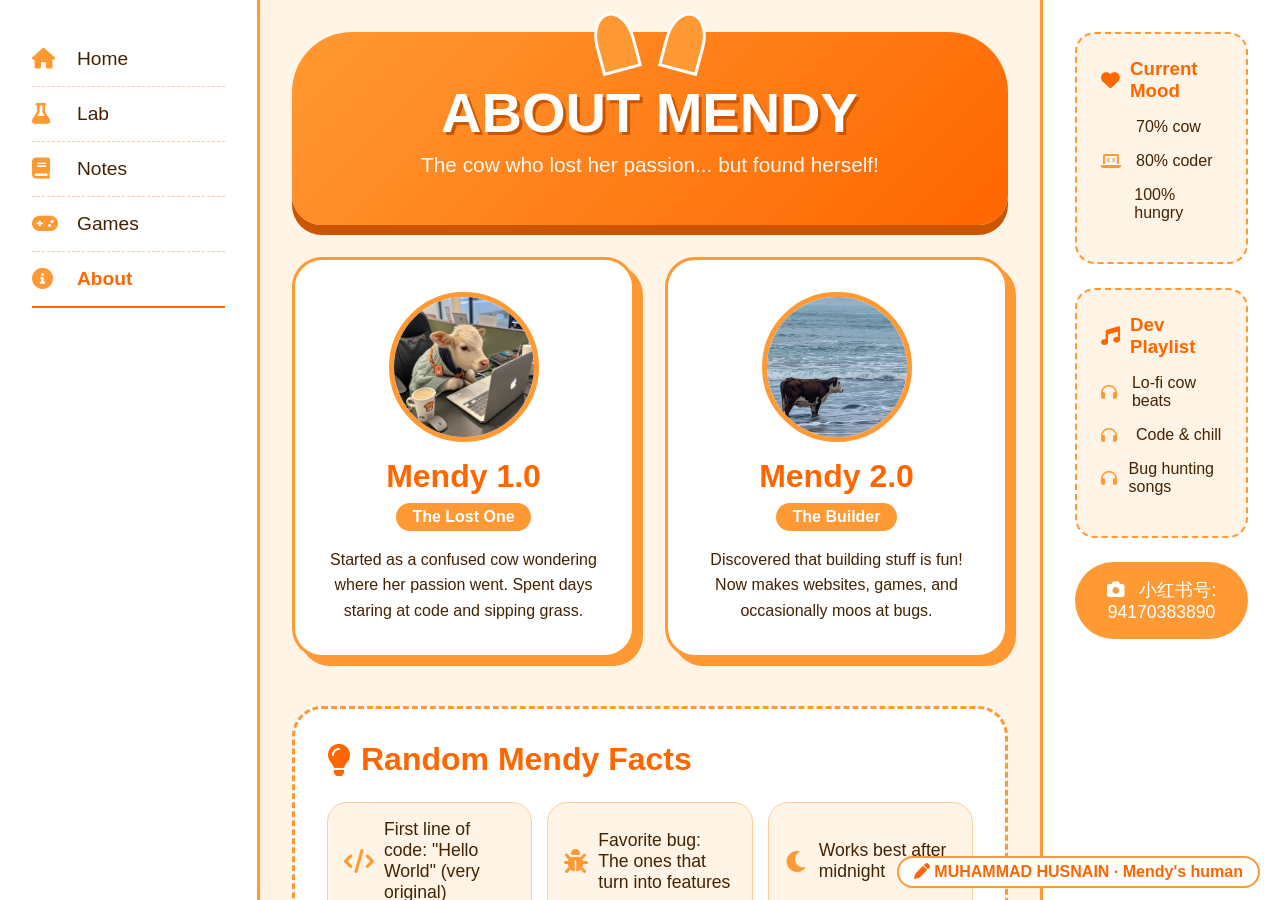
==== about.html @ 083ffbc6 "Rename about.hmtl to about.html" ====
<!DOCTYPE html>
<html lang="en">
<head>
    <meta charset="UTF-8">
    <meta name="viewport" content="width=device-width, initial-scale=1.0">
    <title>About · Mendy the Cow</title>
    <!-- Font Awesome -->
    <link rel="stylesheet" href="https://cdnjs.cloudflare.com/ajax/libs/font-awesome/6.0.0-beta3/css/all.min.css">
    <style>
        * {
            margin: 0;
            padding: 0;
            box-sizing: border-box;
        }

        body {
            font-family: 'Segoe UI', 'Comic Sans MS', cursive, sans-serif;
            background: #fff4e6;  /* Warm orange-tinted background */
            color: #442200;
            min-height: 100vh;
        }

        .main-grid {
            display: grid;
            grid-template-columns: 260px 1fr 240px;
            width: 100vw;
            min-height: 100vh;
        }

        /* Left nav - orange theme */
        .left-nav {
            padding: 2rem;
            border-right: 3px solid #ff9933;
            background: white;
            box-shadow: 2px 0 10px rgba(255, 153, 51, 0.1);
        }

        .nav-item {
            display: flex;
            align-items: center;
            gap: 15px;
            padding: 1rem 0;
            color: #442200;
            text-decoration: none;
            transition: 0.3s;
            font-size: 1.2rem;
            border-bottom: 1px dashed #ffcc99;
        }

        .nav-item i {
            color: #ff9933;
            width: 30px;
            font-size: 1.3rem;
        }

        .nav-item:hover {
            color: #ff6600;
            transform: translateX(10px) rotate(2deg);
        }

        .nav-item.active {
            color: #ff6600;
            font-weight: bold;
            border-bottom: 2px solid #ff6600;
        }

        /* Center content - About page */
        .center-stage {
            padding: 2rem;
            overflow-y: auto;
            max-height: 100vh;
        }

        /* Fun header with cow ears */
        .about-header {
            position: relative;
            background: linear-gradient(135deg, #ff9933, #ff6600);
            color: white;
            padding: 3rem 2rem;
            border-radius: 60px 60px 30px 30px;
            margin-bottom: 2rem;
            text-align: center;
            box-shadow: 0 10px 0 #cc5500;
        }

        /* Cow ears decoration */
        .cow-ears {
            position: absolute;
            top: -20px;
            left: 50%;
            transform: translateX(-50%);
            display: flex;
            gap: 30px;
        }

        .ear {
            width: 40px;
            height: 60px;
            background: #ff9933;
            border-radius: 50% 50% 0 0;
            border: 3px solid white;
        }

        .ear.left {
            transform: rotate(-15deg);
        }

        .ear.right {
            transform: rotate(15deg);
        }

        .about-header h1 {
            font-size: 3.5rem;
            margin-bottom: 0.5rem;
            text-shadow: 3px 3px 0 #cc5500;
        }

        .about-header h1 i {
            margin: 0 15px;
            animation: bounce 2s infinite;
        }

        @keyframes bounce {
            0%, 100% { transform: translateY(0); }
            50% { transform: translateY(-10px); }
        }

        .about-header p {
            font-size: 1.3rem;
            opacity: 0.95;
        }

        /* Profile section with two cows */
        .cow-family {
            display: flex;
            gap: 30px;
            margin-bottom: 3rem;
            flex-wrap: wrap;
            justify-content: center;
        }

        .cow-card {
            background: white;
            border-radius: 30px;
            padding: 2rem;
            text-align: center;
            flex: 1;
            min-width: 250px;
            border: 3px solid #ff9933;
            box-shadow: 8px 8px 0 #ff9933;
            transition: 0.3s;
        }

        .cow-card:hover {
            transform: translate(-4px, -4px);
            box-shadow: 12px 12px 0 #ff6600;
        }

        .cow-photo {
            width: 150px;
            height: 150px;
            border-radius: 50%;
            border: 5px solid #ff9933;
            margin: 0 auto 1rem;
            overflow: hidden;
            background: #fff4e6;
        }

        .cow-photo img {
            width: 100%;
            height: 100%;
            object-fit: cover;
        }

        .cow-card h3 {
            font-size: 2rem;
            color: #ff6600;
            margin-bottom: 0.5rem;
        }

        .cow-title {
            background: #ff9933;
            color: white;
            padding: 0.3rem 1rem;
            border-radius: 30px;
            display: inline-block;
            margin-bottom: 1rem;
            font-weight: bold;
        }

        .cow-bio {
            color: #442200;
            line-height: 1.6;
        }

        /* Fun facts section */
        .fun-facts {
            background: white;
            border-radius: 30px;
            padding: 2rem;
            margin-bottom: 2rem;
            border: 3px dashed #ff9933;
            position: relative;
        }

        .fun-facts h2 {
            color: #ff6600;
            font-size: 2rem;
            margin-bottom: 1.5rem;
            display: flex;
            align-items: center;
            gap: 10px;
        }

        .facts-grid {
            display: grid;
            grid-template-columns: repeat(auto-fit, minmax(200px, 1fr));
            gap: 15px;
        }

        .fact-item {
            background: #fff4e6;
            padding: 1rem;
            border-radius: 20px;
            display: flex;
            align-items: center;
            gap: 10px;
            font-size: 1.1rem;
            border: 1px solid #ffcc99;
        }

        .fact-item i {
            color: #ff9933;
            font-size: 1.5rem;
        }

        /* Skills section */
        .skills-section {
            background: white;
            border-radius: 30px;
            padding: 2rem;
            margin-bottom: 2rem;
            border: 3px solid #ff9933;
        }

        .skills-section h2 {
            color: #ff6600;
            font-size: 2rem;
            margin-bottom: 1.5rem;
        }

        .skills-grid {
            display: grid;
            grid-template-columns: repeat(auto-fit, minmax(150px, 1fr));
            gap: 20px;
        }

        .skill-item {
            text-align: center;
            padding: 1rem;
            background: #fff4e6;
            border-radius: 20px;
            transition: 0.3s;
        }

        .skill-item:hover {
            transform: scale(1.05);
            background: #ff9933;
            color: white;
        }

        .skill-item i {
            font-size: 2rem;
            color: #ff6600;
            margin-bottom: 0.5rem;
        }

        .skill-item:hover i {
            color: white;
        }

        /* Social links */
        .social-links {
            display: flex;
            justify-content: center;
            gap: 20px;
            margin: 2rem 0;
        }

        .social-link {
            width: 60px;
            height: 60px;
            background: white;
            border-radius: 50%;
            display: flex;
            align-items: center;
            justify-content: center;
            color: #ff6600;
            font-size: 1.8rem;
            border: 2px solid #ff9933;
            transition: 0.3s;
            text-decoration: none;
        }

        .social-link:hover {
            transform: rotate(360deg) scale(1.1);
            background: #ff6600;
            color: white;
        }

        /* Right sidebar */
        .right-sidebar {
            padding: 2rem;
            border-left: 3px solid #ff9933;
            background: white;
        }

        .mood-card {
            background: #fff4e6;
            border-radius: 20px;
            padding: 1.5rem;
            margin-bottom: 1.5rem;
            border: 2px dashed #ff9933;
        }

        .mood-card h3 {
            color: #ff6600;
            margin-bottom: 1rem;
            display: flex;
            align-items: center;
            gap: 10px;
        }

        .mood-list {
            list-style: none;
        }

        .mood-list li {
            margin: 1rem 0;
            display: flex;
            align-items: center;
            gap: 10px;
            color: #442200;
        }

        .mood-list i {
            color: #ff9933;
            width: 25px;
        }

        .xhs-handle {
            background: #ff9933;
            color: white;
            padding: 1rem;
            border-radius: 50px;
            text-align: center;
            font-size: 1.1rem;
        }

        .xhs-handle i {
            margin-right: 10px;
        }

        .signature {
            position: fixed;
            bottom: 12px;
            right: 20px;
            color: #ff6600;
            font-weight: bold;
            background: white;
            padding: 5px 15px;
            border-radius: 30px;
            border: 2px solid #ff9933;
        }

        @media (max-width: 800px) {
            .main-grid {
                grid-template-columns: 1fr;
            }
            .left-nav, .right-sidebar {
                display: none;
            }
        }
    </style>
</head>
<body>
<div class="main-grid">
    <!-- Left nav - orange style -->
    <nav class="left-nav">
        <a href="index.html" class="nav-item"><i class="fas fa-home"></i> Home</a>
        <a href="lab.html" class="nav-item"><i class="fas fa-flask"></i> Lab</a>
        <a href="notes.html" class="nav-item"><i class="fas fa-book"></i> Notes</a>
        <a href="games.html" class="nav-item"><i class="fas fa-gamepad"></i> Games</a>
        <a href="about.html" class="nav-item active"><i class="fas fa-info-circle"></i> About</a>
    </nav>

    <!-- Center: About content -->
    <div class="center-stage">
        <!-- Fun header with cow ears -->
        <div class="about-header">
            <div class="cow-ears">
                <div class="ear left"></div>
                <div class="ear right"></div>
            </div>
            <h1>
                <i class="fas fa-cow"></i>
                ABOUT MENDY
                <i class="fas fa-cow"></i>
            </h1>
            <p>The cow who lost her passion... but found herself!</p>
        </div>

        <!-- Two cow photos -->
        <div class="cow-family">
            <div class="cow-card">
                <div class="cow-photo">
                    <img src="cow.jpg" alt="Mendy Original">
                </div>
                <h3>Mendy 1.0</h3>
                <span class="cow-title">The Lost One</span>
                <p class="cow-bio">Started as a confused cow wondering where her passion went. Spent days staring at code and sipping grass.</p>
            </div>

            <div class="cow-card">
                <div class="cow-photo">
                    <img src="cow1.jpg" alt="Mendy New">
                </div>
                <h3>Mendy 2.0</h3>
                <span class="cow-title">The Builder</span>
                <p class="cow-bio">Discovered that building stuff is fun! Now makes websites, games, and occasionally moos at bugs.</p>
            </div>
        </div>

        <!-- Fun Facts -->
        <div class="fun-facts">
            <h2><i class="fas fa-lightbulb"></i> Random Mendy Facts</h2>
            <div class="facts-grid">
                <div class="fact-item"><i class="fas fa-code"></i> First line of code: "Hello World" (very original)</div>
                <div class="fact-item"><i class="fas fa-bug"></i> Favorite bug: The ones that turn into features</div>
                <div class="fact-item"><i class="fas fa-moon"></i> Works best after midnight</div>
                <div class="fact-item"><i class="fas fa-coffee"></i> Powered by grass and coffee</div>
                <div class="fact-item"><i class="fas fa-gamepad"></i> Lost in games she builds</div>
                <div class="fact-item"><i class="fas fa-shield"></i> Blue teamer by day, game dev by night</div>
            </div>
        </div>

        <!-- Skills with icons -->
        <div class="skills-section">
            <h2><i class="fas fa-tools"></i> What Mendy Does</h2>
            <div class="skills-grid">
                <div class="skill-item"><i class="fas fa-globe"></i><br>Web Dev</div>
                <div class="skill-item"><i class="fas fa-mobile-alt"></i><br>App Dev</div>
                <div class="skill-item"><i class="fas fa-paint-brush"></i><br>UX/XI Design</div>
                <div class="skill-item"><i class="fas fa-video"></i><br>Video Editing</div>
                <div class="skill-item"><i class="fas fa-shield-halved"></i><br>SOC Analyst</div>
                <div class="skill-item"><i class="fas fa-dice"></i><br>Game Dev</div>
            </div>
        </div>

        <!-- Social links -->
        <div class="social-links">
            <a href="#" class="social-link"><i class="fab fa-github"></i></a>
            <a href="#" class="social-link"><i class="fab fa-linkedin"></i></a>
            <a href="#" class="social-link"><i class="fab fa-twitter"></i></a>
            <a href="#" class="social-link"><i class="fab fa-itch-io"></i></a>
        </div>
    </div>

    <!-- Right sidebar - Mood board -->
    <div class="right-sidebar">
        <div class="mood-card">
            <h3><i class="fas fa-heart"></i> Current Mood</h3>
            <ul class="mood-list">
                <li><i class="fas fa-cow"></i> 70% cow</li>
                <li><i class="fas fa-laptop-code"></i> 80% coder</li>
                <li><i class="fas fa-pizza"></i> 100% hungry</li>
            </ul>
        </div>

        <div class="mood-card">
            <h3><i class="fas fa-music"></i> Dev Playlist</h3>
            <ul class="mood-list">
                <li><i class="fas fa-headphones"></i> Lo-fi cow beats</li>
                <li><i class="fas fa-headphones"></i> Code & chill</li>
                <li><i class="fas fa-headphones"></i> Bug hunting songs</li>
            </ul>
        </div>

        <div class="xhs-handle">
            <i class="fas fa-camera"></i> 小红书号: 94170383890
        </div>
    </div>
</div>

<div class="signature">
    <i class="fas fa-pen"></i> MUHAMMAD HUSNAIN · Mendy's human
</div>
</body>
</html>
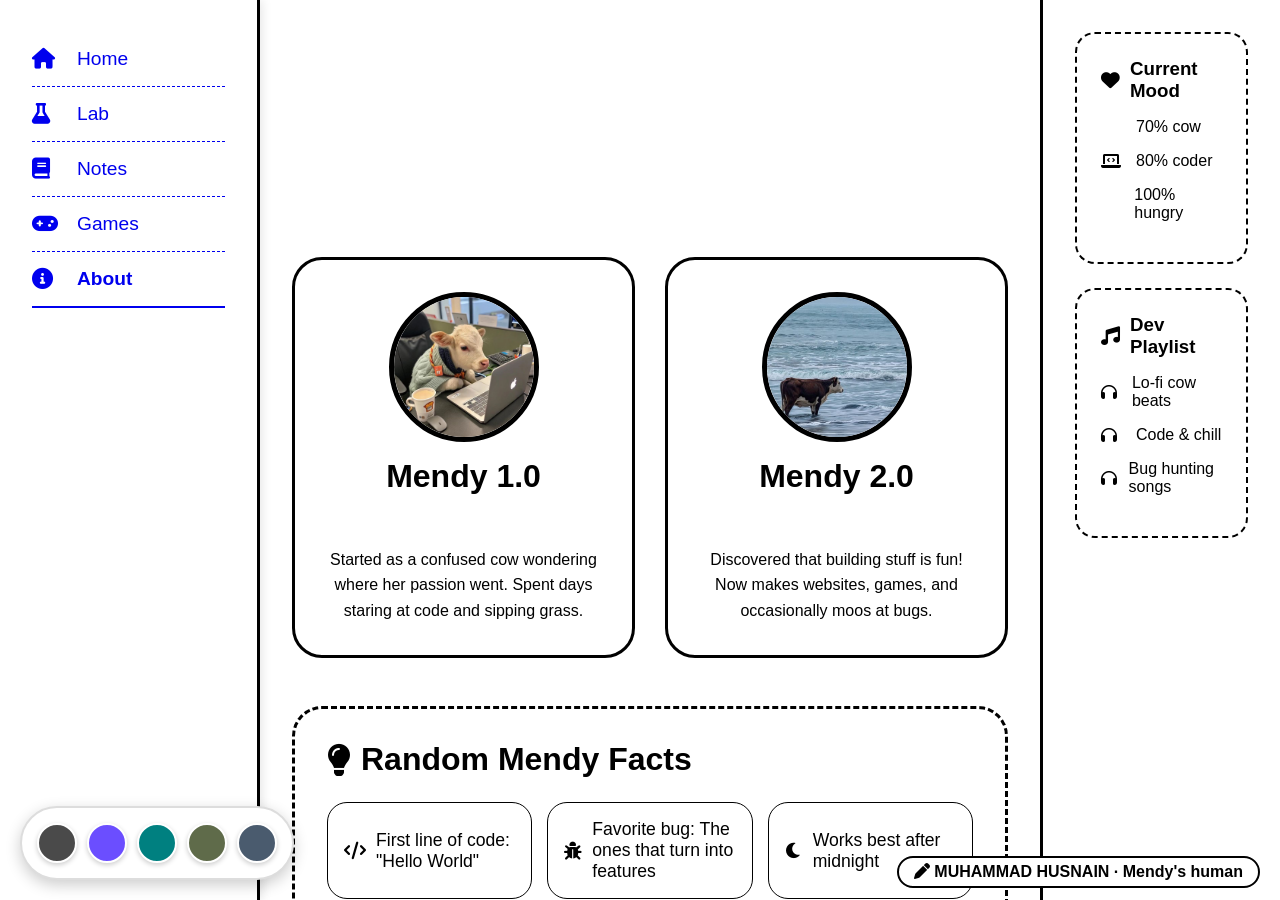
==== commit 746597c7: "Update about.html" ====
--- a/about.html
+++ b/about.html
@@ -11,12 +11,11 @@
             margin: 0;
             padding: 0;
             box-sizing: border-box;
+            transition: background-color 0.3s, border-color 0.3s, color 0.3s, box-shadow 0.3s;
         }
 
         body {
             font-family: 'Segoe UI', 'Comic Sans MS', cursive, sans-serif;
-            background: #fff4e6;  /* Warm orange-tinted background */
-            color: #442200;
             min-height: 100vh;
         }
 
@@ -27,12 +26,13 @@
             min-height: 100vh;
         }
 
-        /* Left nav - orange theme */
+        /* Left nav - theme variables will control colors */
         .left-nav {
             padding: 2rem;
-            border-right: 3px solid #ff9933;
+            border-right-width: 3px;
+            border-right-style: solid;
             background: white;
-            box-shadow: 2px 0 10px rgba(255, 153, 51, 0.1);
+            box-shadow: 2px 0 10px rgba(0,0,0,0.1);
         }
 
         .nav-item {
@@ -40,31 +40,29 @@
             align-items: center;
             gap: 15px;
             padding: 1rem 0;
-            color: #442200;
             text-decoration: none;
             transition: 0.3s;
             font-size: 1.2rem;
-            border-bottom: 1px dashed #ffcc99;
+            border-bottom-width: 1px;
+            border-bottom-style: dashed;
         }
 
         .nav-item i {
-            color: #ff9933;
             width: 30px;
             font-size: 1.3rem;
         }
 
         .nav-item:hover {
-            color: #ff6600;
             transform: translateX(10px) rotate(2deg);
         }
 
         .nav-item.active {
-            color: #ff6600;
             font-weight: bold;
-            border-bottom: 2px solid #ff6600;
-        }
-
-        /* Center content - About page */
+            border-bottom-width: 2px;
+            border-bottom-style: solid;
+        }
+
+        /* Center content */
         .center-stage {
             padding: 2rem;
             overflow-y: auto;
@@ -74,13 +72,13 @@
         /* Fun header with cow ears */
         .about-header {
             position: relative;
-            background: linear-gradient(135deg, #ff9933, #ff6600);
+            background: linear-gradient(135deg, var(--primary), var(--secondary));
             color: white;
             padding: 3rem 2rem;
             border-radius: 60px 60px 30px 30px;
             margin-bottom: 2rem;
             text-align: center;
-            box-shadow: 0 10px 0 #cc5500;
+            box-shadow: 0 10px 0 var(--shadow);
         }
 
         /* Cow ears decoration */
@@ -96,7 +94,7 @@
         .ear {
             width: 40px;
             height: 60px;
-            background: #ff9933;
+            background: var(--primary);
             border-radius: 50% 50% 0 0;
             border: 3px solid white;
         }
@@ -112,7 +110,7 @@
         .about-header h1 {
             font-size: 3.5rem;
             margin-bottom: 0.5rem;
-            text-shadow: 3px 3px 0 #cc5500;
+            text-shadow: 3px 3px 0 var(--shadow);
         }
 
         .about-header h1 i {
@@ -146,24 +144,25 @@
             text-align: center;
             flex: 1;
             min-width: 250px;
-            border: 3px solid #ff9933;
-            box-shadow: 8px 8px 0 #ff9933;
+            border-width: 3px;
+            border-style: solid;
+            box-shadow: 8px 8px 0 var(--accent);
             transition: 0.3s;
         }
 
         .cow-card:hover {
             transform: translate(-4px, -4px);
-            box-shadow: 12px 12px 0 #ff6600;
+            box-shadow: 12px 12px 0 var(--primary);
         }
 
         .cow-photo {
             width: 150px;
             height: 150px;
             border-radius: 50%;
-            border: 5px solid #ff9933;
+            border-width: 5px;
+            border-style: solid;
             margin: 0 auto 1rem;
             overflow: hidden;
-            background: #fff4e6;
         }
 
         .cow-photo img {
@@ -174,12 +173,10 @@
 
         .cow-card h3 {
             font-size: 2rem;
-            color: #ff6600;
             margin-bottom: 0.5rem;
         }
 
         .cow-title {
-            background: #ff9933;
             color: white;
             padding: 0.3rem 1rem;
             border-radius: 30px;
@@ -189,7 +186,6 @@
         }
 
         .cow-bio {
-            color: #442200;
             line-height: 1.6;
         }
 
@@ -199,12 +195,12 @@
             border-radius: 30px;
             padding: 2rem;
             margin-bottom: 2rem;
-            border: 3px dashed #ff9933;
+            border-width: 3px;
+            border-style: dashed;
             position: relative;
         }
 
         .fun-facts h2 {
-            color: #ff6600;
             font-size: 2rem;
             margin-bottom: 1.5rem;
             display: flex;
@@ -219,19 +215,14 @@
         }
 
         .fact-item {
-            background: #fff4e6;
             padding: 1rem;
             border-radius: 20px;
             display: flex;
             align-items: center;
             gap: 10px;
             font-size: 1.1rem;
-            border: 1px solid #ffcc99;
-        }
-
-        .fact-item i {
-            color: #ff9933;
-            font-size: 1.5rem;
+            border-width: 1px;
+            border-style: solid;
         }
 
         /* Skills section */
@@ -240,11 +231,11 @@
             border-radius: 30px;
             padding: 2rem;
             margin-bottom: 2rem;
-            border: 3px solid #ff9933;
+            border-width: 3px;
+            border-style: solid;
         }
 
         .skills-section h2 {
-            color: #ff6600;
             font-size: 2rem;
             margin-bottom: 1.5rem;
         }
@@ -258,24 +249,17 @@
         .skill-item {
             text-align: center;
             padding: 1rem;
-            background: #fff4e6;
             border-radius: 20px;
             transition: 0.3s;
         }
 
+        .skill-item i {
+            font-size: 2rem;
+            margin-bottom: 0.5rem;
+        }
+
         .skill-item:hover {
             transform: scale(1.05);
-            background: #ff9933;
-            color: white;
-        }
-
-        .skill-item i {
-            font-size: 2rem;
-            color: #ff6600;
-            margin-bottom: 0.5rem;
-        }
-
-        .skill-item:hover i {
             color: white;
         }
 
@@ -295,36 +279,35 @@
             display: flex;
             align-items: center;
             justify-content: center;
-            color: #ff6600;
             font-size: 1.8rem;
-            border: 2px solid #ff9933;
+            border-width: 2px;
+            border-style: solid;
             transition: 0.3s;
             text-decoration: none;
         }
 
         .social-link:hover {
             transform: rotate(360deg) scale(1.1);
-            background: #ff6600;
             color: white;
         }
 
         /* Right sidebar */
         .right-sidebar {
             padding: 2rem;
-            border-left: 3px solid #ff9933;
+            border-left-width: 3px;
+            border-left-style: solid;
             background: white;
         }
 
         .mood-card {
-            background: #fff4e6;
             border-radius: 20px;
             padding: 1.5rem;
             margin-bottom: 1.5rem;
-            border: 2px dashed #ff9933;
+            border-width: 2px;
+            border-style: dashed;
         }
 
         .mood-card h3 {
-            color: #ff6600;
             margin-bottom: 1rem;
             display: flex;
             align-items: center;
@@ -340,16 +323,13 @@
             display: flex;
             align-items: center;
             gap: 10px;
-            color: #442200;
         }
 
         .mood-list i {
-            color: #ff9933;
             width: 25px;
         }
 
         .xhs-handle {
-            background: #ff9933;
             color: white;
             padding: 1rem;
             border-radius: 50px;
@@ -365,12 +345,48 @@
             position: fixed;
             bottom: 12px;
             right: 20px;
-            color: #ff6600;
             font-weight: bold;
             background: white;
             padding: 5px 15px;
             border-radius: 30px;
-            border: 2px solid #ff9933;
+            border-width: 2px;
+            border-style: solid;
+            z-index: 100;
+        }
+
+        /* Theme Switcher */
+        .theme-switcher {
+            position: fixed;
+            bottom: 20px;
+            left: 20px;
+            background: white;
+            padding: 15px;
+            border-radius: 50px;
+            box-shadow: 0 5px 15px rgba(0,0,0,0.2);
+            display: flex;
+            gap: 10px;
+            z-index: 1000;
+            border: 2px solid #ddd;
+        }
+
+        .theme-dot {
+            width: 40px;
+            height: 40px;
+            border-radius: 50%;
+            cursor: pointer;
+            border: 2px solid white;
+            box-shadow: 0 2px 5px rgba(0,0,0,0.2);
+            transition: 0.2s;
+        }
+
+        .theme-dot:hover {
+            transform: scale(1.2);
+            border-color: #333;
+        }
+
+        .theme-dot.active {
+            border-color: #333;
+            transform: scale(1.1);
         }
 
         @media (max-width: 800px) {
@@ -384,20 +400,29 @@
     </style>
 </head>
 <body>
+    <!-- Theme Switcher Dots -->
+    <div class="theme-switcher">
+        <div class="theme-dot" style="background: #4A4A4A;" onclick="setTheme('gray')" title="Warm Gray"></div>
+        <div class="theme-dot" style="background: #6B4EFF;" onclick="setTheme('purple')" title="Creative Purple"></div>
+        <div class="theme-dot" style="background: #008080;" onclick="setTheme('teal')" title="Calm Teal"></div>
+        <div class="theme-dot" style="background: #5F6B4A;" onclick="setTheme('green')" title="Earthy Green"></div>
+        <div class="theme-dot" style="background: #4A5B6E;" onclick="setTheme('blue')" title="Blue Gray"></div>
+    </div>
+
 <div class="main-grid">
-    <!-- Left nav - orange style -->
-    <nav class="left-nav">
-        <a href="index.html" class="nav-item"><i class="fas fa-home"></i> Home</a>
-        <a href="lab.html" class="nav-item"><i class="fas fa-flask"></i> Lab</a>
-        <a href="notes.html" class="nav-item"><i class="fas fa-book"></i> Notes</a>
-        <a href="games.html" class="nav-item"><i class="fas fa-gamepad"></i> Games</a>
-        <a href="about.html" class="nav-item active"><i class="fas fa-info-circle"></i> About</a>
+    <!-- Left nav -->
+    <nav class="left-nav" id="leftNav">
+        <a href="index.html" class="nav-item" id="navHome"><i class="fas fa-home"></i> Home</a>
+        <a href="lab.html" class="nav-item" id="navLab"><i class="fas fa-flask"></i> Lab</a>
+        <a href="notes.html" class="nav-item" id="navNotes"><i class="fas fa-book"></i> Notes</a>
+        <a href="games.html" class="nav-item" id="navGames"><i class="fas fa-gamepad"></i> Games</a>
+        <a href="about.html" class="nav-item active" id="navAbout"><i class="fas fa-info-circle"></i> About</a>
     </nav>
 
     <!-- Center: About content -->
     <div class="center-stage">
         <!-- Fun header with cow ears -->
-        <div class="about-header">
+        <div class="about-header" id="aboutHeader">
             <div class="cow-ears">
                 <div class="ear left"></div>
                 <div class="ear right"></div>
@@ -412,88 +437,302 @@
 
         <!-- Two cow photos -->
         <div class="cow-family">
-            <div class="cow-card">
-                <div class="cow-photo">
+            <div class="cow-card" id="cowCard1">
+                <div class="cow-photo" id="cowPhoto1">
                     <img src="cow.jpg" alt="Mendy Original">
                 </div>
-                <h3>Mendy 1.0</h3>
-                <span class="cow-title">The Lost One</span>
+                <h3 id="cowName1">Mendy 1.0</h3>
+                <span class="cow-title" id="cowTitle1">The Lost One</span>
                 <p class="cow-bio">Started as a confused cow wondering where her passion went. Spent days staring at code and sipping grass.</p>
             </div>
 
-            <div class="cow-card">
-                <div class="cow-photo">
+            <div class="cow-card" id="cowCard2">
+                <div class="cow-photo" id="cowPhoto2">
                     <img src="cow1.jpg" alt="Mendy New">
                 </div>
-                <h3>Mendy 2.0</h3>
-                <span class="cow-title">The Builder</span>
+                <h3 id="cowName2">Mendy 2.0</h3>
+                <span class="cow-title" id="cowTitle2">The Builder</span>
                 <p class="cow-bio">Discovered that building stuff is fun! Now makes websites, games, and occasionally moos at bugs.</p>
             </div>
         </div>
 
         <!-- Fun Facts -->
-        <div class="fun-facts">
-            <h2><i class="fas fa-lightbulb"></i> Random Mendy Facts</h2>
+        <div class="fun-facts" id="funFacts">
+            <h2 id="funFactsTitle"><i class="fas fa-lightbulb"></i> Random Mendy Facts</h2>
             <div class="facts-grid">
-                <div class="fact-item"><i class="fas fa-code"></i> First line of code: "Hello World" (very original)</div>
-                <div class="fact-item"><i class="fas fa-bug"></i> Favorite bug: The ones that turn into features</div>
-                <div class="fact-item"><i class="fas fa-moon"></i> Works best after midnight</div>
-                <div class="fact-item"><i class="fas fa-coffee"></i> Powered by grass and coffee</div>
-                <div class="fact-item"><i class="fas fa-gamepad"></i> Lost in games she builds</div>
-                <div class="fact-item"><i class="fas fa-shield"></i> Blue teamer by day, game dev by night</div>
+                <div class="fact-item" id="fact1"><i class="fas fa-code"></i> First line of code: "Hello World"</div>
+                <div class="fact-item" id="fact2"><i class="fas fa-bug"></i> Favorite bug: The ones that turn into features</div>
+                <div class="fact-item" id="fact3"><i class="fas fa-moon"></i> Works best after midnight</div>
+                <div class="fact-item" id="fact4"><i class="fas fa-coffee"></i> Powered by grass and coffee</div>
+                <div class="fact-item" id="fact5"><i class="fas fa-gamepad"></i> Lost in games she builds</div>
+                <div class="fact-item" id="fact6"><i class="fas fa-shield"></i> Blue teamer by day, game dev by night</div>
             </div>
         </div>
 
-        <!-- Skills with icons -->
-        <div class="skills-section">
-            <h2><i class="fas fa-tools"></i> What Mendy Does</h2>
+        <!-- Skills -->
+        <div class="skills-section" id="skillsSection">
+            <h2 id="skillsTitle"><i class="fas fa-tools"></i> What Mendy Does</h2>
             <div class="skills-grid">
-                <div class="skill-item"><i class="fas fa-globe"></i><br>Web Dev</div>
-                <div class="skill-item"><i class="fas fa-mobile-alt"></i><br>App Dev</div>
-                <div class="skill-item"><i class="fas fa-paint-brush"></i><br>UX/XI Design</div>
-                <div class="skill-item"><i class="fas fa-video"></i><br>Video Editing</div>
-                <div class="skill-item"><i class="fas fa-shield-halved"></i><br>SOC Analyst</div>
-                <div class="skill-item"><i class="fas fa-dice"></i><br>Game Dev</div>
+                <div class="skill-item" id="skill1"><i class="fas fa-globe"></i><br>Web Dev</div>
+                <div class="skill-item" id="skill2"><i class="fas fa-mobile-alt"></i><br>App Dev</div>
+                <div class="skill-item" id="skill3"><i class="fas fa-paint-brush"></i><br>UX/XI Design</div>
+                <div class="skill-item" id="skill4"><i class="fas fa-video"></i><br>Video Editing</div>
+                <div class="skill-item" id="skill5"><i class="fas fa-shield-halved"></i><br>SOC Analyst</div>
+                <div class="skill-item" id="skill6"><i class="fas fa-dice"></i><br>Game Dev</div>
             </div>
         </div>
 
         <!-- Social links -->
         <div class="social-links">
-            <a href="#" class="social-link"><i class="fab fa-github"></i></a>
-            <a href="#" class="social-link"><i class="fab fa-linkedin"></i></a>
-            <a href="#" class="social-link"><i class="fab fa-twitter"></i></a>
-            <a href="#" class="social-link"><i class="fab fa-itch-io"></i></a>
+            <a href="#" class="social-link" id="social1"><i class="fab fa-github"></i></a>
+            <a href="#" class="social-link" id="social2"><i class="fab fa-linkedin"></i></a>
+            <a href="#" class="social-link" id="social3"><i class="fab fa-twitter"></i></a>
+            <a href="#" class="social-link" id="social4"><i class="fab fa-itch-io"></i></a>
         </div>
     </div>
 
-    <!-- Right sidebar - Mood board -->
-    <div class="right-sidebar">
-        <div class="mood-card">
-            <h3><i class="fas fa-heart"></i> Current Mood</h3>
+    <!-- Right sidebar -->
+    <div class="right-sidebar" id="rightSidebar">
+        <div class="mood-card" id="moodCard">
+            <h3 id="moodTitle"><i class="fas fa-heart"></i> Current Mood</h3>
             <ul class="mood-list">
-                <li><i class="fas fa-cow"></i> 70% cow</li>
-                <li><i class="fas fa-laptop-code"></i> 80% coder</li>
-                <li><i class="fas fa-pizza"></i> 100% hungry</li>
+                <li id="mood1"><i class="fas fa-cow"></i> 70% cow</li>
+                <li id="mood2"><i class="fas fa-laptop-code"></i> 80% coder</li>
+                <li id="mood3"><i class="fas fa-pizza"></i> 100% hungry</li>
             </ul>
         </div>
 
-        <div class="mood-card">
-            <h3><i class="fas fa-music"></i> Dev Playlist</h3>
+        <div class="mood-card" id="playlistCard">
+            <h3 id="playlistTitle"><i class="fas fa-music"></i> Dev Playlist</h3>
             <ul class="mood-list">
-                <li><i class="fas fa-headphones"></i> Lo-fi cow beats</li>
-                <li><i class="fas fa-headphones"></i> Code & chill</li>
-                <li><i class="fas fa-headphones"></i> Bug hunting songs</li>
+                <li id="playlist1"><i class="fas fa-headphones"></i> Lo-fi cow beats</li>
+                <li id="playlist2"><i class="fas fa-headphones"></i> Code & chill</li>
+                <li id="playlist3"><i class="fas fa-headphones"></i> Bug hunting songs</li>
             </ul>
         </div>
 
-        <div class="xhs-handle">
+        <div class="xhs-handle" id="xhsHandle">
             <i class="fas fa-camera"></i> 小红书号: 94170383890
         </div>
     </div>
 </div>
 
-<div class="signature">
+<div class="signature" id="signature">
     <i class="fas fa-pen"></i> MUHAMMAD HUSNAIN · Mendy's human
 </div>
+
+<script>
+    function setTheme(theme) {
+        // Remove active class from all dots
+        document.querySelectorAll('.theme-dot').forEach(dot => {
+            dot.classList.remove('active');
+        });
+        
+        // Add active class to clicked dot
+        event.target.classList.add('active');
+        
+        // Define theme colors
+        const themes = {
+            gray: {
+                primary: '#4A4A4A',
+                secondary: '#6B6B6B',
+                accent: '#F4A261',
+                shadow: '#333333',
+                text: '#2D2D2D',
+                bg: '#F9F9F9',
+                lightBg: '#F0F0F0'
+            },
+            purple: {
+                primary: '#6B4EFF',
+                secondary: '#8A6EFF',
+                accent: '#FFB86B',
+                shadow: '#4A3A9E',
+                text: '#2D2D2D',
+                bg: '#F5F0FF',
+                lightBg: '#EAE5FF'
+            },
+            teal: {
+                primary: '#008080',
+                secondary: '#20B2AA',
+                accent: '#FFA07A',
+                shadow: '#006666',
+                text: '#2D2D2D',
+                bg: '#E0F2F1',
+                lightBg: '#C0E8E5'
+            },
+            green: {
+                primary: '#5F6B4A',
+                secondary: '#7F8C6B',
+                accent: '#D9B382',
+                shadow: '#3F4A2A',
+                text: '#2D2D2D',
+                bg: '#F5F2E9',
+                lightBg: '#E8E5D9'
+            },
+            blue: {
+                primary: '#4A5B6E',
+                secondary: '#6B7C8F',
+                accent: '#F4A261',
+                shadow: '#2A3B4E',
+                text: '#2D2D2D',
+                bg: '#F0F4F8',
+                lightBg: '#E0E8F0'
+            }
+        };
+        
+        const t = themes[theme];
+        
+        // Apply theme using the style element
+        let style = document.getElementById('theme-style');
+        if (!style) {
+            style = document.createElement('style');
+            style.id = 'theme-style';
+            document.head.appendChild(style);
+        }
+        
+        style.textContent = `
+            body {
+                background: ${t.bg};
+                color: ${t.text};
+            }
+            
+            .left-nav {
+                border-right-color: ${t.primary};
+            }
+            
+            .nav-item {
+                color: ${t.text};
+                border-bottom-color: ${t.lightBg};
+            }
+            
+            .nav-item i {
+                color: ${t.primary};
+            }
+            
+            .nav-item:hover {
+                color: ${t.primary};
+            }
+            
+            .nav-item.active {
+                color: ${t.primary};
+                border-bottom-color: ${t.primary};
+            }
+            
+            .about-header {
+                background: linear-gradient(135deg, ${t.primary}, ${t.secondary});
+                box-shadow: 0 10px 0 ${t.shadow};
+            }
+            
+            .ear {
+                background: ${t.primary};
+            }
+            
+            .cow-card {
+                border-color: ${t.primary};
+                box-shadow: 8px 8px 0 ${t.accent};
+            }
+            
+            .cow-card:hover {
+                box-shadow: 12px 12px 0 ${t.primary};
+            }
+            
+            .cow-photo {
+                border-color: ${t.primary};
+            }
+            
+            .cow-card h3 {
+                color: ${t.primary};
+            }
+            
+            .cow-title {
+                background: ${t.primary};
+            }
+            
+            .fun-facts {
+                border-color: ${t.primary};
+            }
+            
+            .fun-facts h2 {
+                color: ${t.primary};
+            }
+            
+            .fact-item {
+                background: ${t.bg};
+                border-color: ${t.lightBg};
+            }
+            
+            .fact-item i {
+                color: ${t.primary};
+            }
+            
+            .skills-section {
+                border-color: ${t.primary};
+            }
+            
+            .skills-section h2 {
+                color: ${t.primary};
+            }
+            
+            .skill-item {
+                background: ${t.bg};
+            }
+            
+            .skill-item i {
+                color: ${t.primary};
+            }
+            
+            .skill-item:hover {
+                background: ${t.primary};
+                color: white;
+            }
+            
+            .skill-item:hover i {
+                color: white;
+            }
+            
+            .social-link {
+                color: ${t.primary};
+                border-color: ${t.primary};
+            }
+            
+            .social-link:hover {
+                background: ${t.primary};
+                color: white;
+            }
+            
+            .right-sidebar {
+                border-left-color: ${t.primary};
+            }
+            
+            .mood-card {
+                background: ${t.bg};
+                border-color: ${t.primary};
+            }
+            
+            .mood-card h3 {
+                color: ${t.primary};
+            }
+            
+            .mood-list i {
+                color: ${t.primary};
+            }
+            
+            .xhs-handle {
+                background: ${t.primary};
+            }
+            
+            .signature {
+                border-color: ${t.primary};
+                color: ${t.text};
+            }
+        `;
+    }
+    
+    // Set default theme
+    window.onload = function() {
+        setTheme('gray');
+        document.querySelector('.theme-dot').classList.add('active');
+    };
+</script>
 </body>
 </html>
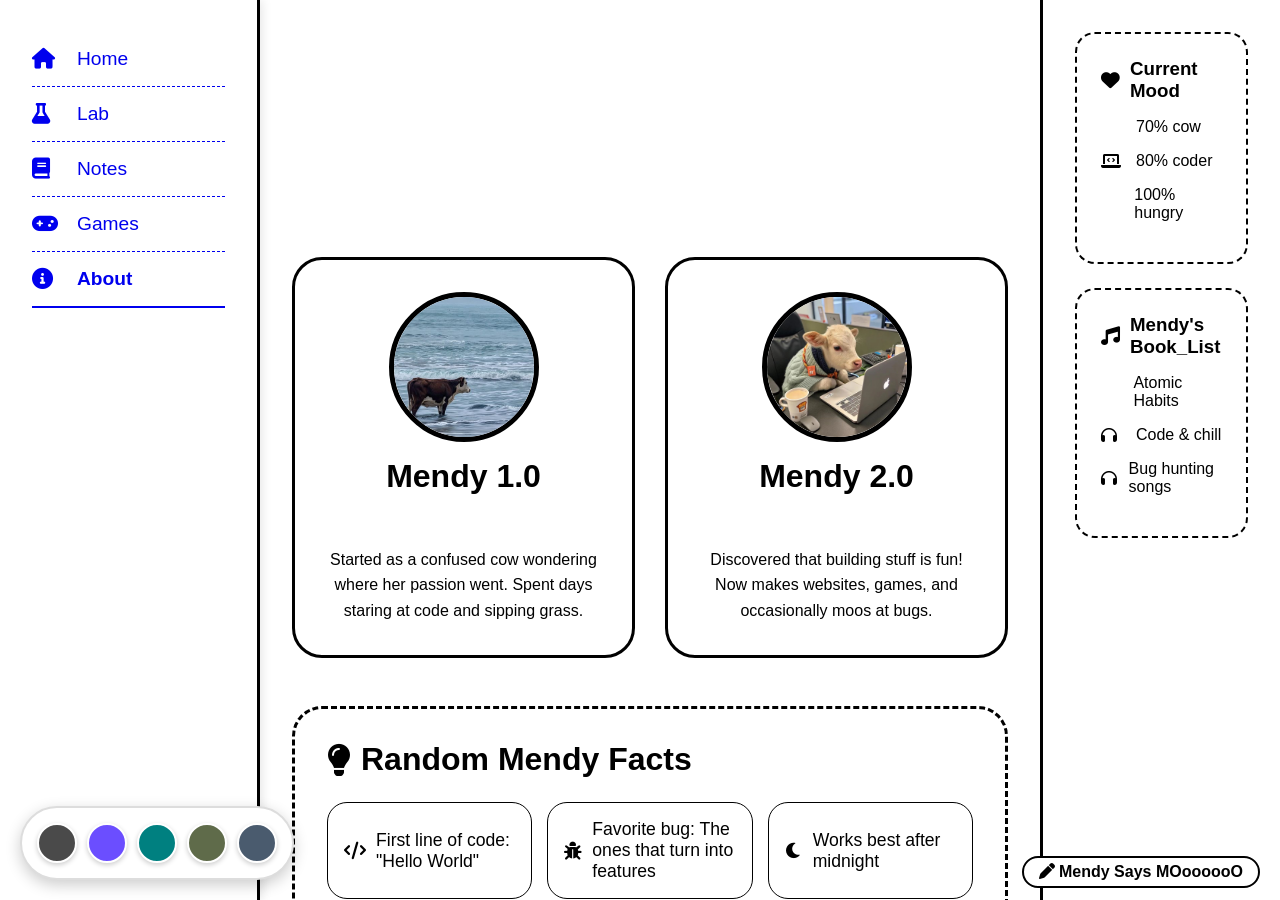
==== commit 343d94f9: "Update about.html" ====
--- a/about.html
+++ b/about.html
@@ -439,7 +439,7 @@
         <div class="cow-family">
             <div class="cow-card" id="cowCard1">
                 <div class="cow-photo" id="cowPhoto1">
-                    <img src="cow.jpg" alt="Mendy Original">
+                    <img src="cow1.jpg" alt="Mendy Original">
                 </div>
                 <h3 id="cowName1">Mendy 1.0</h3>
                 <span class="cow-title" id="cowTitle1">The Lost One</span>
@@ -448,7 +448,7 @@
 
             <div class="cow-card" id="cowCard2">
                 <div class="cow-photo" id="cowPhoto2">
-                    <img src="cow1.jpg" alt="Mendy New">
+                    <img src="cow.jpg" alt="Mendy New">
                 </div>
                 <h3 id="cowName2">Mendy 2.0</h3>
                 <span class="cow-title" id="cowTitle2">The Builder</span>
@@ -477,7 +477,7 @@
                 <div class="skill-item" id="skill2"><i class="fas fa-mobile-alt"></i><br>App Dev</div>
                 <div class="skill-item" id="skill3"><i class="fas fa-paint-brush"></i><br>UX/XI Design</div>
                 <div class="skill-item" id="skill4"><i class="fas fa-video"></i><br>Video Editing</div>
-                <div class="skill-item" id="skill5"><i class="fas fa-shield-halved"></i><br>SOC Analyst</div>
+                <div class="skill-item" id="skill5"><i class="fas fa-shield"></i><br>SOC Analyst</div>
                 <div class="skill-item" id="skill6"><i class="fas fa-dice"></i><br>Game Dev</div>
             </div>
         </div>
@@ -503,22 +503,20 @@
         </div>
 
         <div class="mood-card" id="playlistCard">
-            <h3 id="playlistTitle"><i class="fas fa-music"></i> Dev Playlist</h3>
+            <h3 id="playlistTitle"><i class="fas fa-music"></i>Mendy's Book_List</h3>
             <ul class="mood-list">
-                <li id="playlist1"><i class="fas fa-headphones"></i> Lo-fi cow beats</li>
+                <li id="playlist1"><i class="fas fa-books"></i> Atomic Habits</li>
                 <li id="playlist2"><i class="fas fa-headphones"></i> Code & chill</li>
                 <li id="playlist3"><i class="fas fa-headphones"></i> Bug hunting songs</li>
             </ul>
         </div>
 
-        <div class="xhs-handle" id="xhsHandle">
-            <i class="fas fa-camera"></i> 小红书号: 94170383890
-        </div>
+    
     </div>
 </div>
 
 <div class="signature" id="signature">
-    <i class="fas fa-pen"></i> MUHAMMAD HUSNAIN · Mendy's human
+    <i class="fas fa-pen"></i> Mendy Says MOoooooO
 </div>
 
 <script>
